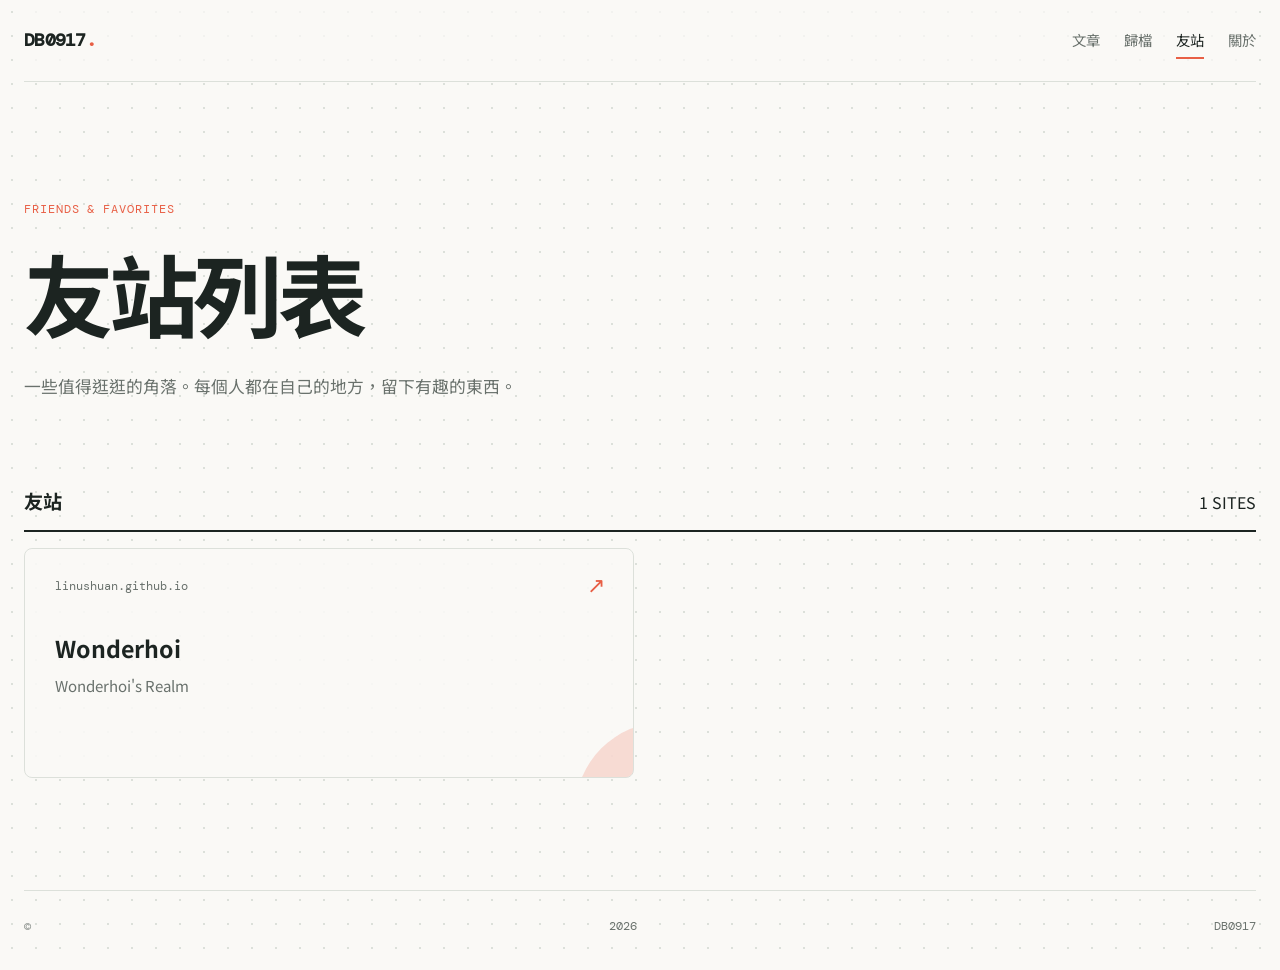
==== friends.html @ c0fb665e "add friend feature" ====
<!doctype html>
<html lang="zh-Hant" data-theme="light">
  <head>
    <meta charset="UTF-8" />
    <meta name="viewport" content="width=device-width, initial-scale=1.0" />
    <meta name="description" content="DB0917 推薦的友站與創作者。" />
    <title>友站 | DB0917</title>
    <script src="assets/js/theme.js"></script>
    <link rel="preconnect" href="https://fonts.googleapis.com" />
    <link rel="preconnect" href="https://fonts.gstatic.com" crossorigin />
    <link href="https://fonts.googleapis.com/css2?family=DM+Mono&family=Noto+Sans+TC:wght@400;500;700&display=swap" rel="stylesheet" />
    <link rel="stylesheet" href="assets/css/style.css" />
    <link rel="stylesheet" href="assets/css/custom.css" />
  </head>
  <body>
    <header class="site-header">
      <a class="brand" href="./" aria-label="回到首頁">DB0917<span>.</span></a>
      <nav aria-label="主要導覽">
        <a href="./">文章</a>
        <a href="tags.html">歸檔</a>
        <a class="is-active" href="friends.html">友站</a>
        <a href="post.html?slug=welcome">關於</a>
      </nav>
    </header>

    <main class="friends-shell">
      <section class="friends-intro" aria-labelledby="friends-title">
        <p class="eyebrow">FRIENDS &amp; FAVORITES</p>
        <h1 id="friends-title">友站列表</h1>
        <p>一些值得逛逛的角落。每個人都在自己的地方，留下有趣的東西。</p>
      </section>

      <section aria-labelledby="friends-list-title">
        <div class="section-heading">
          <h2 id="friends-list-title">友站</h2>
          <span id="friend-count" aria-live="polite"></span>
        </div>
        <div id="friends-list" class="friends-list" aria-live="polite">
          <p class="loading">正在載入友站...</p>
        </div>
      </section>
    </main>

    <footer class="site-footer">© <span id="year"></span> DB0917</footer>
    <script src="assets/js/custom.js"></script>
    <script src="assets/js/main.js?v=20261103-2"></script>
  </body>
</html>
---- assets/css/style.css ----
:root {
  --paper: #faf9f6;
  --ink: #1c2421;
  --muted: #69716c;
  --line: #dce0da;
  --accent: #e85f45;
  --accent-glow: rgba(232, 95, 69, 0.2);
  --card-hover: #ffffff;
  --code-background: #e8ebe4;
  --display: "Noto Sans TC", sans-serif;
  --mono: "DM Mono", monospace;
  --page-width: 1680px;
  --nav-bg: rgba(250, 249, 246, 0.75);
}

:root[data-theme="dark"] {
  --paper: #0D1411;
  --ink: #edf1ea;
  --muted: #aeb7b0;
  --line: #37413c;
  --accent: #ff8b72;
  --accent-glow: rgba(255, 139, 114, 0.15);
  --card-hover: #151d19;
  --code-background: #2a3430;
  --nav-bg: rgba(13, 20, 17, 0.75);
}

/* =========================================
   1. 全域設定與防閃爍過渡
   ========================================= */
* { box-sizing: border-box; }
*, *::before, *::after {
  transition-property: background-color, color, border-color, box-shadow;
  transition-duration: 0.4s;
  transition-timing-function: ease;
}
html { scroll-behavior: smooth; }
body { 
  margin: 0; background: var(--paper); color: var(--ink); 
  font-family: var(--display); line-height: 1.7; 
  background-image: radial-gradient(var(--line) 1px, transparent 1px);
  background-size: 24px 24px;
  -webkit-font-smoothing: antialiased;
  -moz-osx-font-smoothing: grayscale;
}

::selection { background: var(--accent-glow); color: var(--accent); }
a { color: inherit; text-underline-offset: 0.2em; transition: color 0.2s ease; }

/* =========================================
   2. 版面與毛玻璃導覽列
   ========================================= */
.site-header, main, .site-footer { width: min(calc(100% - 48px), var(--page-width)); margin-inline: auto; }
.site-header { 
  position: sticky; top: 0; z-index: 100;
  display: flex; align-items: center; justify-content: space-between; 
  min-height: 82px; border-bottom: 1px solid var(--line); 
  background: var(--nav-bg); backdrop-filter: blur(12px); -webkit-backdrop-filter: blur(12px);
}
.brand { font: 700 1.15rem/1 var(--mono); text-decoration: none; letter-spacing: -0.04em; }
.brand span { color: var(--accent); }
nav, .header-actions { display: flex; align-items: center; gap: 24px; }
nav a, .back-link { color: var(--muted); font-size: 0.9rem; text-decoration: none; position: relative; }
nav a:hover, nav a.is-active, .back-link:hover { color: var(--ink); }
nav a::after {
  content: ''; position: absolute; width: 0; height: 2px;
  bottom: -6px; left: 0; background-color: var(--accent);
  transition: width 0.3s ease, background-color 0.4s ease;
}
nav a:hover::after, nav a.is-active::after { width: 100%; }

.theme-toggle { 
  width: 32px; height: 32px; padding: 0; 
  border: 1px solid var(--line); border-radius: 50%; 
  background: transparent; color: var(--ink); 
  cursor: pointer; font-size: 1rem; line-height: 1; 
  display: flex; align-items: center; justify-content: center;
  transition: background-color 0.4s ease, color 0.4s ease, border-color 0.4s ease, transform 0.3s cubic-bezier(0.4, 0, 0.2, 1); 
}
.theme-toggle:hover { border-color: var(--accent); color: var(--accent); transform: rotate(15deg) scale(1.1); }

@keyframes fadeUp {
  from { opacity: 0; transform: translateY(20px); }
  to { opacity: 1; transform: translateY(0); }
}

/* =========================================
   3. 首頁介紹與橫幅
   ========================================= */
.intro { position: relative; isolation: isolate; overflow: hidden; padding: clamp(72px, 13vw, 144px) 0 88px; animation: fadeUp 0.8s ease-out forwards; }
.intro > :not(.banner-home) { position: relative; z-index: 2; }
.intro.has-banner { padding: clamp(88px, 15vw, 168px) 0 112px; color: var(--ink); }
.intro.has-banner .intro-copy { color: var(--muted); }
.intro.has-banner .eyebrow { color: var(--accent); }
.eyebrow { margin: 0 0 18px; color: var(--accent); font: 0.72rem/1.4 var(--mono); letter-spacing: 0.08em; }
h1, h2, h3 { line-height: 1.25; }
h1 { max-width: 680px; margin: 0; font-size: clamp(3rem, 8vw, 6.7rem); font-weight: 700; letter-spacing: -0.06em; color: var(--ink); }
.intro-copy { max-width: 420px; margin: 28px 0 0; color: var(--muted); font-size: 1.05rem; }

.banner { width: 100%; margin: 28px 0 0; overflow: hidden; background: var(--code-background); border-radius: 4px; }
.banner-home { position: absolute; inset: 0; z-index: 0; height: 100%; max-width: none; margin: 0; border-radius: 0; background: #202724; }
.banner-home img { display: block; width: 100%; height: 100%; object-fit: cover; }
.banner-home::after {
  content: ""; position: absolute; inset: 0; z-index: 1; pointer-events: none;
  background: linear-gradient(90deg, rgba(250, 249, 246, 0.94) 0%, rgba(250, 249, 246, 0.78) 38%, rgba(250, 249, 246, 0.32) 72%, rgba(250, 249, 246, 0.08) 100%), linear-gradient(180deg, transparent 48%, var(--paper) 100%);
}
:root[data-theme="dark"] .banner-home::after {
  background: linear-gradient(90deg, rgba(13, 20, 17, 0.88) 0%, rgba(13, 20, 17, 0.7) 38%, rgba(13, 20, 17, 0.28) 72%, rgba(13, 20, 17, 0.06) 100%), linear-gradient(180deg, transparent 48%, var(--paper) 100%);
}
:root[data-theme="dark"] .intro.has-banner { color: #fff; }
:root[data-theme="dark"] .intro.has-banner .intro-copy { color: rgba(255, 255, 255, 0.84); }
:root[data-theme="dark"] .intro.has-banner .eyebrow { color: #fff; }

/* =========================================
   4. 文章列表與動態卡片
   ========================================= */
.posts-section { padding: 0 0 112px; animation: fadeUp 0.8s ease-out 0.2s backwards; }
.section-heading { display: flex; justify-content: space-between; align-items: baseline; padding-bottom: 14px; border-bottom: 2px solid var(--ink); }
.section-heading h2 { margin: 0; font-size: 1.2rem; }
#post-count { color: var(--muted); font: 0.75rem var(--mono); }
.post-list { border-bottom: 1px solid var(--line); display: flex; flex-direction: column; gap: 4px; padding-top: 4px; }

.post-card { 
  display: grid; grid-template-columns: 112px 1fr auto; gap: 24px; align-items: baseline; 
  padding: 26px 20px; border: 1px solid transparent; border-radius: 8px; text-decoration: none; position: relative;
  transition: background-color 0.4s ease, border-color 0.4s ease, box-shadow 0.4s ease, transform 0.3s cubic-bezier(0.4, 0, 0.2, 1); 
}
.post-card::before {
  content: ''; position: absolute; left: 0; top: 25%; bottom: 25%; width: 3px;
  background: var(--accent); border-radius: 4px;
  transform: scaleY(0); transition: transform 0.3s ease, background-color 0.4s ease;
}
.post-card:hover { 
  background: var(--card-hover); border-color: var(--line);
  transform: translateX(8px); box-shadow: 0 10px 30px rgba(0,0,0,0.02);
}
:root[data-theme="dark"] .post-card:hover { box-shadow: 0 10px 30px rgba(0,0,0,0.2); }
.post-card:hover::before { transform: scaleY(1); }

.post-date, .post-tags { color: var(--muted); font: 0.72rem var(--mono); }
.post-card h3 { margin: 0; font-size: 1.18rem; transition: color 0.2s ease; }
.post-card:hover h3 { color: var(--accent); }
.post-card p { grid-column: 2; margin: -16px 0 0; color: var(--muted); font-size: 0.92rem; }
.post-tags { text-align: right; }

/* =========================================
   5. 友站列表
   ========================================= */
.friends-shell { padding: clamp(64px, 10vw, 120px) 0 112px; animation: fadeUp 0.8s ease-out forwards; }
.friends-intro { max-width: 680px; margin-bottom: clamp(52px, 8vw, 88px); }
.friends-intro h1 { font-size: clamp(3rem, 7vw, 5.6rem); }
.friends-intro > p:last-child { max-width: 510px; margin: 24px 0 0; color: var(--muted); font-size: 1.05rem; }
.friends-list { display: grid; grid-template-columns: repeat(2, minmax(0, 1fr)); gap: 12px; padding-top: 16px; }
.friend-card { position: relative; min-height: 230px; padding: 30px; border: 1px solid var(--line); border-radius: 8px; background: color-mix(in srgb, var(--paper) 88%, transparent); color: var(--ink); text-decoration: none; overflow: hidden; transition: transform 0.3s cubic-bezier(0.4, 0, 0.2, 1), background-color 0.4s ease, border-color 0.4s ease, box-shadow 0.4s ease; }
.friend-card::before { content: ""; position: absolute; inset: auto -20% -55% auto; width: 180px; height: 180px; border-radius: 50%; background: var(--accent-glow); transition: transform 0.4s ease; }
.friend-card:hover { transform: translateY(-6px); border-color: var(--accent); background: var(--card-hover); box-shadow: 0 14px 34px rgba(0, 0, 0, 0.08); }
.friend-card:hover::before { transform: scale(1.35); }
.friend-card-url { position: relative; margin: 0 0 40px; color: var(--muted); font: 0.72rem var(--mono); overflow-wrap: anywhere; }
.friend-card h2 { position: relative; margin: 0 28px 10px 0; font-size: 1.45rem; }
.friend-card > p:last-child { position: relative; margin: 0; color: var(--muted); font-size: 0.94rem; }
.friend-card-mark { position: absolute; top: 26px; right: 28px; color: var(--accent); font: 1.4rem/1 var(--mono); transition: transform 0.3s ease; }
.friend-card:hover .friend-card-mark { transform: translate(3px, -3px); }
.friends-empty { grid-column: 1 / -1; margin: 0; padding: 48px 0; color: var(--muted); border-bottom: 1px solid var(--line); }

/* =========================================
   6. 關於區塊與 Footer
   ========================================= */
.about { padding: 72px 0; border-top: 1px solid var(--line); animation: fadeUp 0.8s ease-out 0.4s backwards; }
.about h2 { margin: 0 0 14px; font-size: clamp(1.7rem, 4vw, 2.4rem); }
.about p:not(.eyebrow) { color: var(--muted); }
.about a { color: var(--ink); border-bottom: 1px solid var(--accent); text-decoration: none; transition: color 0.2s ease, background 0.2s ease;}
.about a:hover { color: var(--accent); background: var(--accent-glow); }
.site-footer { padding: 28px 0 36px; border-top: 1px solid var(--line); color: var(--muted); font: 0.72rem var(--mono); display: flex; justify-content: space-between; }
.loading, .error { padding: 32px 0; color: var(--muted); }
.error { color: var(--accent); }

/* =========================================
   6. 文章內頁與橫幅修正 (無縫貼頂)
   ========================================= */
.article-shell { width: min(calc(100% - 48px), 1680px); padding: clamp(58px, 9vw, 104px) 0; }
.article-header { position: relative; isolation: isolate; margin-bottom: 56px; }
.article-header > :not(.article-banner) { position: relative; z-index: 2; }

/* 利用負邊距抵銷外層 padding，讓橫幅貼齊上方 */
.article-header.has-banner {
  margin-top: calc(-1 * clamp(58px, 9vw, 104px)); 
  margin-bottom: 3rem;
  padding: 0;
  display: block; 
}

/* 橫幅圖片區塊設定 */
.article-header.has-banner .article-banner {
  width: 100%;
  max-height: 500px;
  margin: 0;
  border-radius: 0 0 16px 16px; /* 只保留下方圓角 */
  position: relative;
  overflow: hidden;
}

.article-banner img {
  width: 100%;
  height: 100%;
  object-fit: cover;
  object-position: top center !important; 
  display: block;
}

/* 替文章橫幅加上與首頁完全相同的雙重漸層 (左側漸淡 + 底部融合) */
.article-header.has-banner .article-banner::after {
  content: ""; 
  position: absolute; 
  inset: 0; 
  z-index: 1; 
  pointer-events: none;
  background: 
    linear-gradient(90deg, rgba(250, 249, 246, 0.94) 0%, rgba(250, 249, 246, 0.78) 38%, rgba(250, 249, 246, 0.32) 72%, rgba(250, 249, 246, 0.08) 100%), 
    linear-gradient(180deg, transparent 48%, var(--paper) 100%);
}

/* 支援深色模式的雙重漸層 */z
:root[data-theme="dark"] .article-header.has-banner .article-banner::after {
  background: 
    linear-gradient(90deg, rgba(13, 20, 17, 0.88) 0%, rgba(13, 20, 17, 0.7) 38%, rgba(13, 20, 17, 0.28) 72%, rgba(13, 20, 17, 0.06) 100%), 
    linear-gradient(180deg, transparent 48%, var(--paper) 100%);
}

/* 橫幅出處毛玻璃標籤 */
.banner-credit {
  position: absolute;
  bottom: 12px;
  right: 12px;
  background: rgba(0, 0, 0, 0.5);
  backdrop-filter: blur(8px);
  -webkit-backdrop-filter: blur(8px);
  color: rgba(255, 255, 255, 0.95);
  padding: 6px 12px;
  border-radius: 8px;
  font-size: 0.85rem;
  z-index: 10;
  box-shadow: 0 2px 10px rgba(0,0,0,0.2);
}
.banner-credit a { color: #fff; text-decoration: underline; text-decoration-color: rgba(255, 255, 255, 0.5); transition: all 0.2s ease; }
.banner-credit a:hover { color: var(--accent); text-decoration-color: var(--accent); }

/* 文章標題區塊與圖片的安全距離 */
.article-header.has-banner .article-header-text {
  /* 把原本的 padding-top: 2rem 改成 0 */
  padding-top: 0; 
  /* 加入負邊距把整個標題區塊往上拉 */
  margin-top: -15rem; 
  color: var(--ink);
  /* 確保文字不會被圖片蓋住 */
  position: relative; 
  z-index: 2; 
}
:root[data-theme="dark"] .article-header.has-banner .article-header-text { color: #fff; }

.article-meta { color: var(--muted); font: 0.72rem var(--mono); }
.article h1 { margin-top: 20px; font-size: clamp(2.4rem, 6vw, 4.8rem); }
.article-lead { margin: 35px 0 0; color: var(--muted); font-size: 1.1rem; }

/* =========================================
   7. 文章內容排版 (Typography)
   ========================================= */
.article-content { font-size: 1.2rem; }
.article-content h2 { margin: 3.4rem 0 1rem; font-size: 1.65rem; }
.article-content h3 { margin: 2.4rem 0 0.8rem; font-size: 1.25rem; }
.article-content p, .article-content ul, .article-content ol { margin: 0 0 1.25rem; }
.article-content li + li { margin-top: 0.35rem; }
.article-content blockquote { margin: 2rem 0; padding: 4px 0 4px 22px; border-left: 3px solid var(--accent); color: var(--muted); }
.article-content hr { margin: 2.75rem 0; border: 0; border-top: 1px solid var(--line); }
.article-content img { display: block; max-width: 100%; height: auto; margin: 2rem auto; }

/* Callout 區塊 */
.markdown-callout { margin: 2rem 0; padding: 18px 22px; border-left: 4px solid; border-radius: 4px; background: var(--code-background); }
.markdown-callout > :last-child { margin-bottom: 0; }
.markdown-callout-title { margin: 0 0 8px; font-weight: 700; font-size: 1.2rem;}
.markdown-callout-success { border-color: #3c8a5a; background: #e8f4eb; }
.markdown-callout-info { border-color: #3074b8; background: #e7f1fb; }
.markdown-callout-warning { border-color: #b7791f; background: #fdf4df; }
.markdown-callout-danger { border-color: #bc3f3f; background: #fbeaea; }
.markdown-callout-note { border-color: #747982; background: #eff0f2; }

/* 出處 Callout ::: cite */
.markdown-callout-cite { border-left: 4px solid var(--accent); background-color: var(--code-background); padding: 1rem 1.2rem; border-radius: 0 8px 8px 0; margin: 1.5rem 0; }
.markdown-callout-cite .markdown-callout-title { font-weight: 700; color: var(--accent); margin-bottom: 0.4rem; font-size: 0.9rem; }
.article-content blockquote p.quote-cite { text-align: right; font-size: 0.88rem; color: var(--muted); margin-top: 0.5rem; font-style: normal; }

/* =========================================
   8. 程式碼區塊美化 (Mac OS Window Style)
   ========================================= */
.article-content pre {
  position: relative; overflow-x: auto; padding: 46px 20px 20px; margin: 2.5rem 0;
  background-color: #f4f6f3; color: #171c1a; border: 1px solid var(--line); border-radius: 12px;
  font-size: 0.92rem; line-height: 1.6; box-shadow: 0 8px 24px rgba(0, 0, 0, 0.04);
  background-image: 
    radial-gradient(circle at 20px 24px, #ff5f56 6px, transparent 6.5px),
    radial-gradient(circle at 40px 24px, #ffbd2e 6px, transparent 6.5px),
    radial-gradient(circle at 60px 24px, #27c93f 6px, transparent 6.5px);
  background-repeat: no-repeat;
}
:root[data-theme="dark"] .article-content pre { background-color: #111714; color: #e0e6e2; box-shadow: 0 12px 30px rgba(0, 0, 0, 0.2); }
.article-content pre::-webkit-scrollbar { height: 8px; }
.article-content pre::-webkit-scrollbar-track { background: transparent; }
.article-content pre::-webkit-scrollbar-thumb { background: var(--line); border-radius: 4px; }
.article-content pre::-webkit-scrollbar-thumb:hover { background: var(--muted); }
.article-content code { font-family: var(--mono); }

.article-content :not(pre) > code {
  padding: 0.15em 0.4em; background-color: var(--code-background); color: var(--accent); 
  font-weight: 500; border-radius: 6px; font-size: 0.88em; border: 1px solid var(--line);
  box-decoration-break: clone; -webkit-box-decoration-break: clone;
}

/* 防暴雷 (Spoiler Text) */
.article-content .spoiler { background-color: var(--ink); color: var(--ink); border-radius: 4px; padding: 0.1em 0.35em; margin: 0 0.15em; cursor: pointer; user-select: none; transition: background-color 0.2s ease, color 0.2s ease; }
.article-content .spoiler:hover, .article-content .spoiler:focus, .article-content .spoiler:active { background-color: var(--code-background); color: var(--ink); user-select: text; }

/* =========================================
   9. RWD & 頁面過渡動畫
   ========================================= */
@media (max-width: 620px) {
  .site-header, main, .site-footer { width: min(calc(100% - 32px), var(--page-width)); }
  .site-header { min-height: 66px; }
  nav, .header-actions { gap: 14px; }
  nav a, .back-link { font-size: 0.82rem; }
  .post-card { grid-template-columns: 1fr auto; gap: 7px 16px; padding: 22px 12px; }
  .post-card h3 { grid-column: 1 / -1; grid-row: 1; }
  .post-date, .post-tags { grid-row: 2; }
  .post-card p { grid-column: 1 / -1; margin: 3px 0 0; }
  .article-shell { width: min(calc(100% - 32px), 760px); }
  .tags-shell { width: min(calc(100% - 32px), 900px); }
  .friends-list { grid-template-columns: 1fr; }
}

@view-transition { navigation: auto; }
body { animation: pageFadeIn 0.5s ease-out forwards; }
body.is-leaving { animation: pageFadeOut 0.4s cubic-bezier(0.4, 0, 0.2, 1) forwards; }
@keyframes pageFadeIn { from { opacity: 0; } to { opacity: 1; } }
@keyframes pageFadeOut { from { opacity: 1; transform: translateY(0) scale(1); } to { opacity: 0; transform: translateY(-10px) scale(0.98); } }
---- assets/css/custom.css ----
/* =========================================
   自訂樣式庫 (Custom Styles)
   ========================================= */

/* 歸檔頁面外層容器 */
.archive-shell {
  max-width: var(--max-width, 1000px);
  margin: 0 auto;
  padding: 3rem 1.5rem;
}

.archive-container {
  display: grid;
  grid-template-columns: 1fr;
  gap: 3rem;
}

/* 桌面版雙欄佈局：左側文章 (2.5) / 右側標籤 (1) */
@media (min-width: 800px) {
  .archive-container {
    grid-template-columns: 2.5fr 1fr;
    gap: 4rem;
  }
}

/* 年份時間軸標題 */
.archive-year {
  font-family: var(--mono);
  font-size: 2.5rem;
  font-weight: 700;
  color: var(--muted);
  margin: 3rem 0 0rem;
  border-bottom: 2px dashed var(--line);
  padding-bottom: 1rem;
}
.archive-year:first-child { 
  margin-top: 1; 
}

/* =========================================
   歸檔頁面：側邊欄與標籤
   ========================================= */
.sidebar-sticky {
  position: sticky;
  top: 6rem; /* 配合導覽列高度，滑動時吸附在頂部 */
  background: var(--code-background);
  padding: 1.5rem;
  border-radius: 12px;
  border: 1px solid var(--line);
}

.sidebar-sticky h2 { 
  margin-top: 0.5rem; 
  margin-bottom: 1.5rem; 
  font-size: 1.25rem; 
}

.sidebar-tag-list {
  display: flex;
  flex-wrap: wrap;
  gap: 0.5rem;
}

.sidebar-tag {
  padding: 0.3em 0.8em;
  background: transparent;
  border: 1px solid var(--line);
  border-radius: 20px;
  color: var(--ink);
  font-size: 0.85rem;
  cursor: pointer;
  transition: all 0.2s ease;
}

.sidebar-tag:hover, 
.sidebar-tag.is-active {
  border-color: var(--accent);
  color: var(--accent);
  background: var(--code-background);
}

/* 重置篩選按鈕 */
.reset-btn {
  margin-top: 1.5rem;
  width: 100%;
  padding: 0.5rem;
  background: transparent;
  border: 1px solid var(--muted);
  color: var(--muted);
  border-radius: 6px;
  cursor: pointer;
  transition: all 0.2s;
}
.reset-btn:hover { 
  background: var(--line); 
  color: var(--ink); 
}
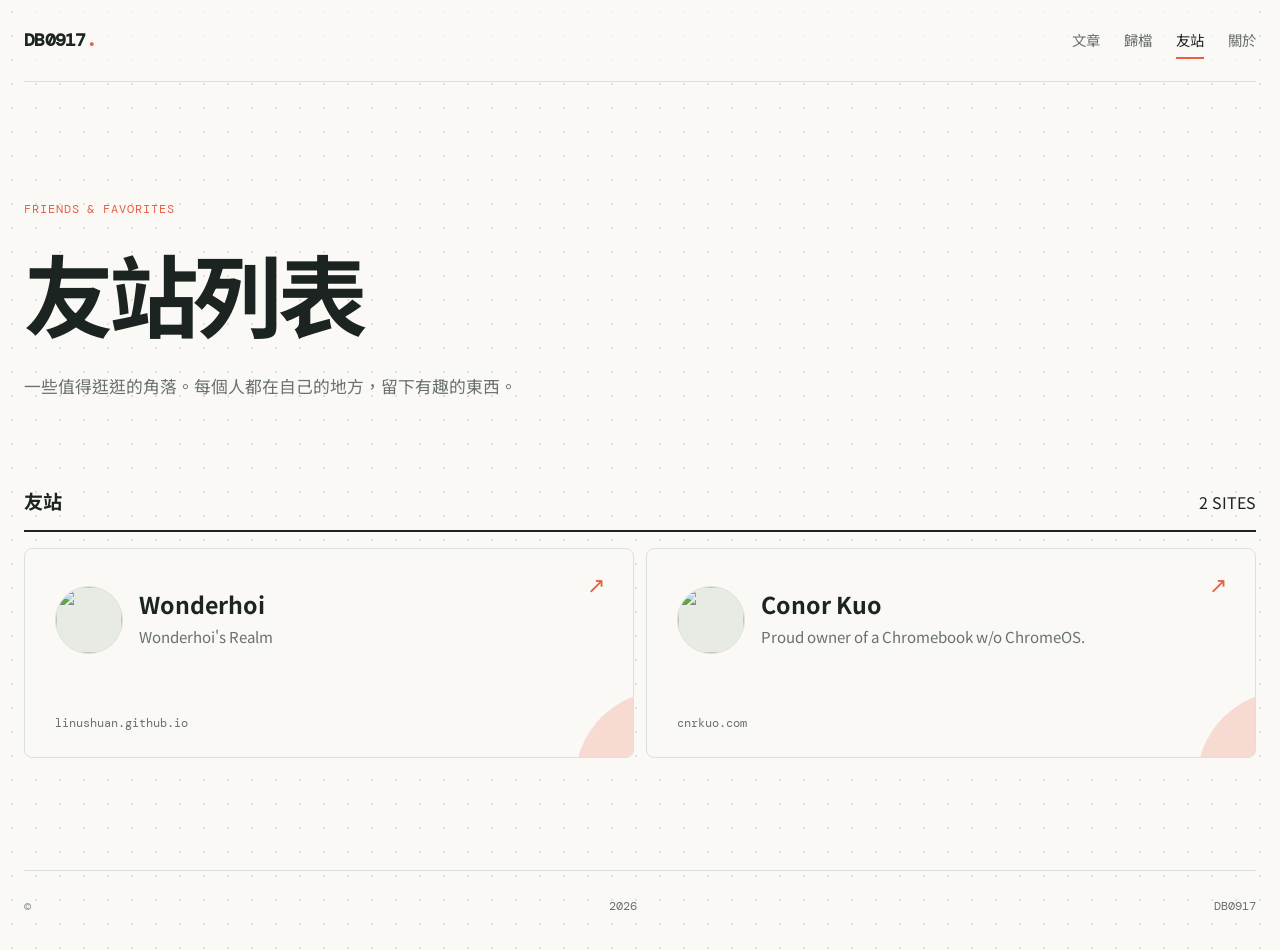
==== commit 632823eb: "friend update" ====
--- a/friends.html
+++ b/friends.html
@@ -43,6 +43,6 @@
 
     <footer class="site-footer">© <span id="year"></span> DB0917</footer>
     <script src="assets/js/custom.js"></script>
-    <script src="assets/js/main.js?v=20261103-2"></script>
+    <script src="assets/js/main.js?v=20261123-1"></script>
   </body>
 </html>
--- a/assets/css/style.css
+++ b/assets/css/style.css
@@ -151,13 +151,16 @@
 .friends-intro h1 { font-size: clamp(3rem, 7vw, 5.6rem); }
 .friends-intro > p:last-child { max-width: 510px; margin: 24px 0 0; color: var(--muted); font-size: 1.05rem; }
 .friends-list { display: grid; grid-template-columns: repeat(2, minmax(0, 1fr)); gap: 12px; padding-top: 16px; }
-.friend-card { position: relative; min-height: 230px; padding: 30px; border: 1px solid var(--line); border-radius: 8px; background: color-mix(in srgb, var(--paper) 88%, transparent); color: var(--ink); text-decoration: none; overflow: hidden; transition: transform 0.3s cubic-bezier(0.4, 0, 0.2, 1), background-color 0.4s ease, border-color 0.4s ease, box-shadow 0.4s ease; }
+.friend-card { position: relative; min-height: 210px; padding: 30px; border: 1px solid var(--line); border-radius: 8px; background: color-mix(in srgb, var(--paper) 88%, transparent); color: var(--ink); text-decoration: none; overflow: hidden; transition: transform 0.3s cubic-bezier(0.4, 0, 0.2, 1), background-color 0.4s ease, border-color 0.4s ease, box-shadow 0.4s ease; }
 .friend-card::before { content: ""; position: absolute; inset: auto -20% -55% auto; width: 180px; height: 180px; border-radius: 50%; background: var(--accent-glow); transition: transform 0.4s ease; }
 .friend-card:hover { transform: translateY(-6px); border-color: var(--accent); background: var(--card-hover); box-shadow: 0 14px 34px rgba(0, 0, 0, 0.08); }
 .friend-card:hover::before { transform: scale(1.35); }
-.friend-card-url { position: relative; margin: 0 0 40px; color: var(--muted); font: 0.72rem var(--mono); overflow-wrap: anywhere; }
-.friend-card h2 { position: relative; margin: 0 28px 10px 0; font-size: 1.45rem; }
-.friend-card > p:last-child { position: relative; margin: 0; color: var(--muted); font-size: 0.94rem; }
+.friend-profile { position: relative; display: flex; align-items: center; gap: 16px; min-height: 82px; padding-right: 36px; }
+.friend-avatar { position: relative; display: grid; flex: 0 0 68px; width: 68px; height: 68px; place-items: center; overflow: hidden; border: 1px solid var(--line); border-radius: 50%; background: var(--code-background); color: var(--accent); font: 1.35rem/1 var(--mono); }
+.friend-avatar img { position: absolute; inset: 0; width: 100%; height: 100%; object-fit: cover; background: var(--code-background); }
+.friend-card-title { position: relative; margin: 0; font-size: 1.45rem; }
+.friend-card-subtitle { position: relative; margin: 5px 0 0; color: var(--muted); font-size: 0.94rem; }
+.friend-card-url { position: absolute; right: 30px; bottom: 26px; left: 30px; margin: 0; color: var(--muted); font: 0.72rem var(--mono); overflow-wrap: anywhere; }
 .friend-card-mark { position: absolute; top: 26px; right: 28px; color: var(--accent); font: 1.4rem/1 var(--mono); transition: transform 0.3s ease; }
 .friend-card:hover .friend-card-mark { transform: translate(3px, -3px); }
 .friends-empty { grid-column: 1 / -1; margin: 0; padding: 48px 0; color: var(--muted); border-bottom: 1px solid var(--line); }
@@ -333,6 +336,8 @@
   .article-shell { width: min(calc(100% - 32px), 760px); }
   .tags-shell { width: min(calc(100% - 32px), 900px); }
   .friends-list { grid-template-columns: 1fr; }
+  .friend-card { min-height: 190px; padding: 24px; }
+  .friend-card-url { right: 24px; bottom: 21px; left: 24px; }
 }
 
 @view-transition { navigation: auto; }
